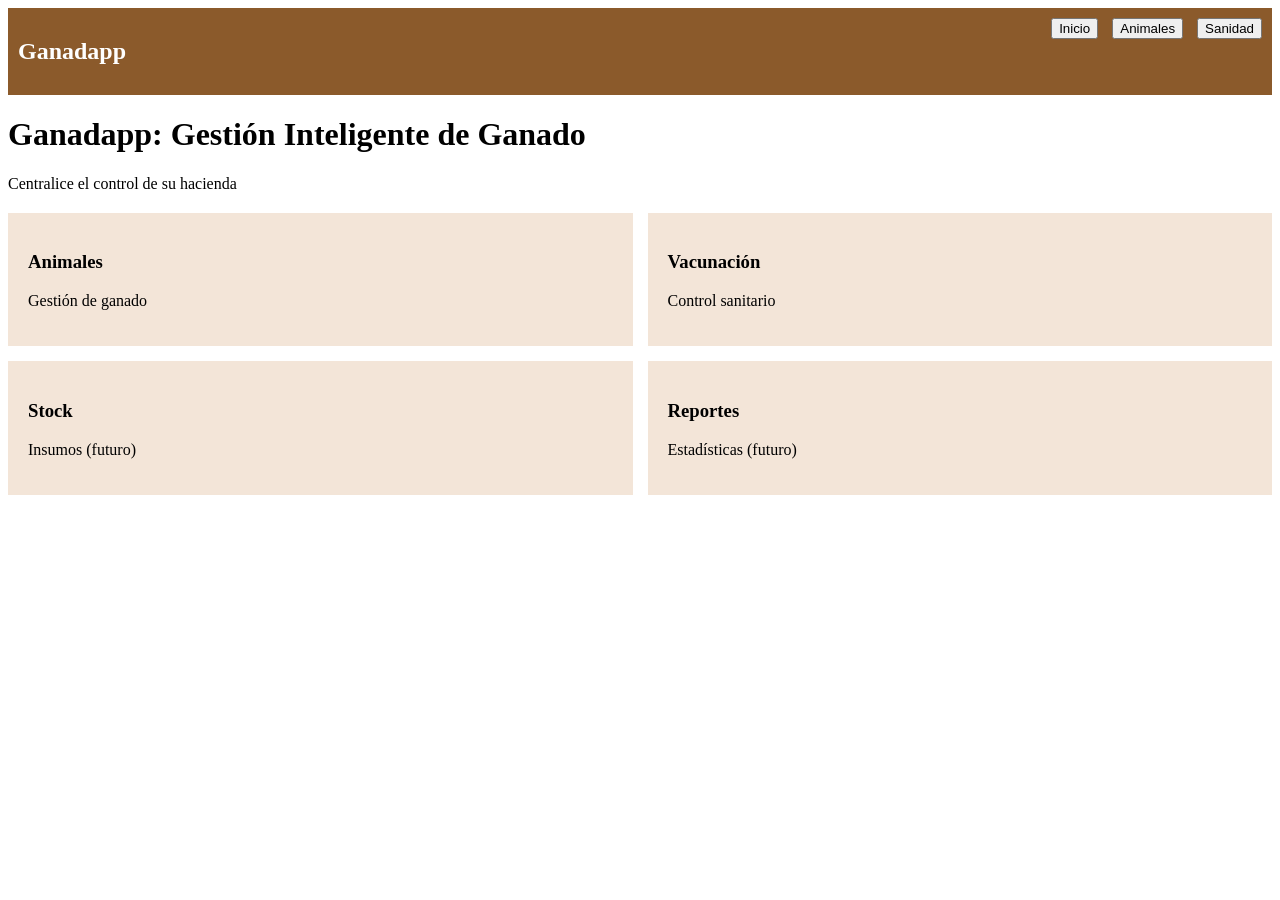
==== 08_CODIGO_FUENTE/src/templates/index.html @ 3d885f29 "feat: dashboard SPA unificado con modulo sanitario integrado" ====
<!DOCTYPE html>
<html lang="es">
<head>
    <meta charset="UTF-8">
    <title>Ganadapp</title>
    <link rel="stylesheet" href="/static/styles.css">
</head>

<body>

<!-- HEADER -->
<div class="topbar">
    <h2>Ganadapp</h2>

    <div class="menu">
        <button onclick="showModule('dashboard')">Inicio</button>
        <button onclick="showModule('animales')">Animales</button>
        <button onclick="showModule('sanidad')">Sanidad</button>
    </div>
</div>

<!-- DASHBOARD -->
<div id="dashboard" class="module">

    <h1>Ganadapp: Gestión Inteligente de Ganado</h1>
    <p>Centralice el control de su hacienda</p>

    <div class="grid">

        <div class="card" onclick="showModule('animales')">
            <h3>Animales</h3>
            <p>Gestión de ganado</p>
        </div>

        <div class="card" onclick="showModule('sanidad')">
            <h3>Vacunación</h3>
            <p>Control sanitario</p>
        </div>

        <div class="card">
            <h3>Stock</h3>
            <p>Insumos (futuro)</p>
        </div>

        <div class="card">
            <h3>Reportes</h3>
            <p>Estadísticas (futuro)</p>
        </div>

    </div>
</div>

<!-- MODULO ANIMALES -->
<div id="animales" class="module hidden">

    <h2>Gestión de Animales</h2>

    <input id="codigo" placeholder="Código">
    <input id="especie" placeholder="Especie">
    <input id="raza" placeholder="Raza">
    <input id="edad" type="number" placeholder="Edad">
    <input id="estado" placeholder="Estado">

    <button onclick="guardarAnimal()">Guardar / Actualizar</button>

    <button onclick="listar()">Actualizar lista</button>

    <table border="1" width="100%">
        <thead>
            <tr>
                <th>ID</th>
                <th>Código</th>
                <th>Especie</th>
                <th>Raza</th>
                <th>Edad</th>
                <th>Estado</th>
                <th>Acciones</th>
            </tr>
        </thead>

        <tbody id="lista"></tbody>
    </table>
</div>

<!-- MODULO SANIDAD -->
<div id="sanidad" class="module hidden">

    <h2>Módulo Sanitario</h2>

    <p>Seleccione un animal desde la lista para ver su historial</p>

    <div id="sanidadPanel">
        <p>Sin animal seleccionado</p>
    </div>

</div>

<script>

let animalEditandoId = null;
let animalSeleccionadoSanidad = null;

/* ---------------------------
   NAVEGACIÓN ENTRE MÓDULOS
----------------------------*/

function showModule(moduleId) {

    document.querySelectorAll('.module').forEach(m => {
        m.classList.add('hidden');
    });

    document.getElementById(moduleId).classList.remove('hidden');
}

/* ---------------------------
   CRUD ANIMALES
----------------------------*/

function getFormData() {
    return {
        codigo: document.getElementById("codigo").value,
        especie: document.getElementById("especie").value,
        raza: document.getElementById("raza").value,
        edad: document.getElementById("edad").value,
        estado: document.getElementById("estado").value
    };
}

async function guardarAnimal() {

    const data = getFormData();

    if (animalEditandoId === null) {

        await fetch("/animales", {
            method: "POST",
            headers: {"Content-Type": "application/json"},
            body: JSON.stringify(data)
        });

    } else {

        await fetch(`/animales/${animalEditandoId}`, {
            method: "PUT",
            headers: {"Content-Type": "application/json"},
            body: JSON.stringify(data)
        });

        animalEditandoId = null;
    }

    listar();
}

async function listar() {

    const res = await fetch("/animales");
    const data = await res.json();

    document.getElementById("lista").innerHTML = data.map(a => `
        <tr>
            <td>${a.id}</td>
            <td>${a.codigo}</td>
            <td>${a.especie}</td>
            <td>${a.raza}</td>
            <td>${a.edad}</td>
            <td>${a.estado}</td>
            <td>
                <button onclick='editar(${JSON.stringify(a)})'>Editar</button>
                <button onclick='verSanidad(${a.id})'>Sanidad</button>
                <button onclick="eliminar(${a.id})">Eliminar</button>
            </td>
        </tr>
    `).join("");
}

function editar(animal) {
    animalEditandoId = animal.id;

    document.getElementById("codigo").value = animal.codigo;
    document.getElementById("especie").value = animal.especie;
    document.getElementById("raza").value = animal.raza;
    document.getElementById("edad").value = animal.edad;
    document.getElementById("estado").value = animal.estado;

    showModule("animales");
}

async function eliminar(id) {
    await fetch(`/animales/${id}`, { method: "DELETE" });
    listar();
}

/* ---------------------------
   SANIDAD INTEGRADA
----------------------------*/

async function verSanidad(animalId) {

    animalSeleccionadoSanidad = animalId;

    const res = await fetch(`/animales/${animalId}/sanidad`);
    const data = await res.json();

    document.getElementById("sanidadPanel").innerHTML = `

        <h3>Animal ID: ${animalId}</h3>

        <input id="tipo_evento" placeholder="Tipo evento">
        <input id="descripcion" placeholder="Descripción">
        <input id="fecha" type="date">

        <button onclick="crearEvento()">Guardar evento</button>

        <h4>Historial</h4>

        <ul>
            ${data.map(e => `
                <li>
                    ${e.fecha} - ${e.tipo_evento} - ${e.descripcion}
                    <button onclick="eliminarEvento(${e.id})">X</button>
                </li>
            `).join("")}
        </ul>
    `;

    showModule("sanidad");
}

async function crearEvento() {

    const data = {
        tipo_evento: document.getElementById("tipo_evento").value,
        descripcion: document.getElementById("descripcion").value,
        fecha: document.getElementById("fecha").value
    };

    await fetch(`/animales/${animalSeleccionadoSanidad}/sanidad`, {
        method: "POST",
        headers: {"Content-Type": "application/json"},
        body: JSON.stringify(data)
    });

    verSanidad(animalSeleccionadoSanidad);
}

async function eliminarEvento(id) {
    await fetch(`/sanidad/${id}`, { method: "DELETE" });
    verSanidad(animalSeleccionadoSanidad);
}

/* INIT */

listar();
showModule("dashboard");

</script>

<style>
.hidden { display: none; }

.topbar {
    display: flex;
    justify-content: space-between;
    padding: 10px;
    background: #8b5a2b;
    color: white;
}

.menu button {
    margin-left: 10px;
}

.grid {
    display: grid;
    grid-template-columns: repeat(2, 1fr);
    gap: 15px;
    margin-top: 20px;
}

.card {
    padding: 20px;
    background: #f3e5d8;
    cursor: pointer;
}
</style>

</body>
</html>
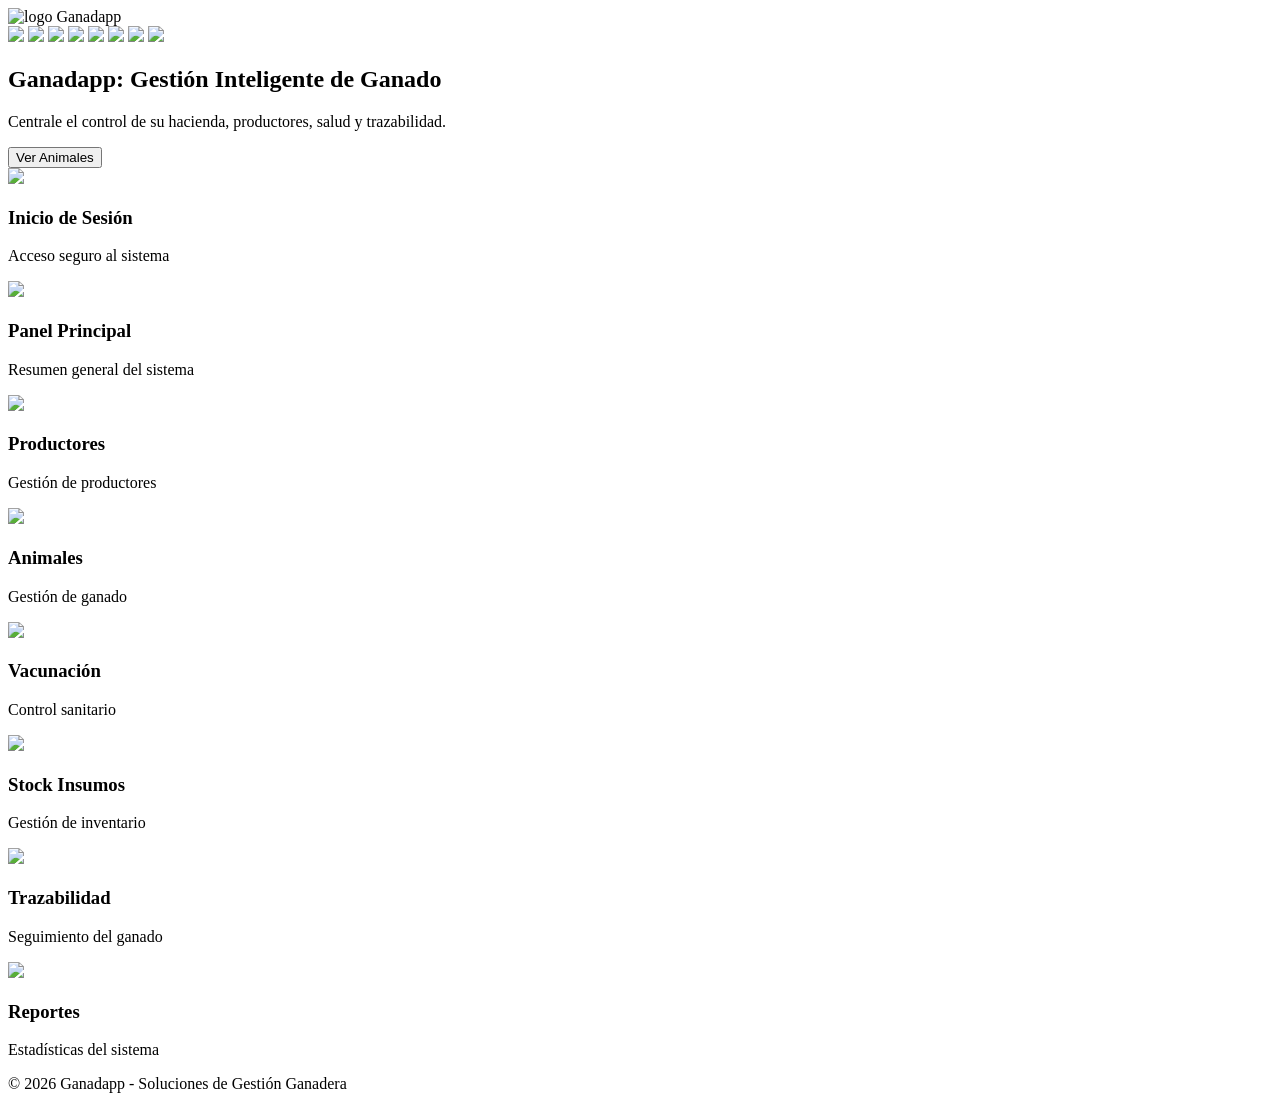
==== commit 0a5b0da0: "Actualización de index y estilos" ====
--- a/08_CODIGO_FUENTE/src/templates/index.html
+++ b/08_CODIGO_FUENTE/src/templates/index.html
@@ -1,290 +1,105 @@
 <!DOCTYPE html>
 <html lang="es">
 <head>
-    <meta charset="UTF-8">
-    <title>Ganadapp</title>
-    <link rel="stylesheet" href="/static/styles.css">
+<meta charset="UTF-8">
+<title>Ganadapp</title>
+<link rel="stylesheet" href="/static/estilos.css">
 </head>
 
 <body>
 
-<!-- HEADER -->
-<div class="topbar">
-    <h2>Ganadapp</h2>
+<!-- B1 HEADER -->
+<header class="b1-header">
 
-    <div class="menu">
-        <button onclick="showModule('dashboard')">Inicio</button>
-        <button onclick="showModule('animales')">Animales</button>
-        <button onclick="showModule('sanidad')">Sanidad</button>
-    </div>
-</div>
-
-<!-- DASHBOARD -->
-<div id="dashboard" class="module">
-
-    <h1>Ganadapp: Gestión Inteligente de Ganado</h1>
-    <p>Centralice el control de su hacienda</p>
-
-    <div class="grid">
-
-        <div class="card" onclick="showModule('animales')">
-            <h3>Animales</h3>
-            <p>Gestión de ganado</p>
-        </div>
-
-        <div class="card" onclick="showModule('sanidad')">
-            <h3>Vacunación</h3>
-            <p>Control sanitario</p>
-        </div>
-
-        <div class="card">
-            <h3>Stock</h3>
-            <p>Insumos (futuro)</p>
-        </div>
-
-        <div class="card">
-            <h3>Reportes</h3>
-            <p>Estadísticas (futuro)</p>
-        </div>
-
-    </div>
-</div>
-
-<!-- MODULO ANIMALES -->
-<div id="animales" class="module hidden">
-
-    <h2>Gestión de Animales</h2>
-
-    <input id="codigo" placeholder="Código">
-    <input id="especie" placeholder="Especie">
-    <input id="raza" placeholder="Raza">
-    <input id="edad" type="number" placeholder="Edad">
-    <input id="estado" placeholder="Estado">
-
-    <button onclick="guardarAnimal()">Guardar / Actualizar</button>
-
-    <button onclick="listar()">Actualizar lista</button>
-
-    <table border="1" width="100%">
-        <thead>
-            <tr>
-                <th>ID</th>
-                <th>Código</th>
-                <th>Especie</th>
-                <th>Raza</th>
-                <th>Edad</th>
-                <th>Estado</th>
-                <th>Acciones</th>
-            </tr>
-        </thead>
-
-        <tbody id="lista"></tbody>
-    </table>
-</div>
-
-<!-- MODULO SANIDAD -->
-<div id="sanidad" class="module hidden">
-
-    <h2>Módulo Sanitario</h2>
-
-    <p>Seleccione un animal desde la lista para ver su historial</p>
-
-    <div id="sanidadPanel">
-        <p>Sin animal seleccionado</p>
+    <div class="logo">
+        <img src="/static/img/logo.png" alt="logo">
+        <span>Ganadapp</span>
     </div>
 
-</div>
+    <nav class="nav">
+        <img src="/static/img/icon-inicio.png">
+        <img src="/static/img/icon-panel.png">
+        <img src="/static/img/icon-productores.png">
+        <img src="/static/img/icon-animales.png">
+        <img src="/static/img/icon-vacunacion.png">
+        <img src="/static/img/icon-stock.png">
+        <img src="/static/img/icon-trazabilidad.png">
+        <img src="/static/img/icon-reportes.png">
+    </nav>
 
-<script>
+</header>
 
-let animalEditandoId = null;
-let animalSeleccionadoSanidad = null;
+<!-- B2 HERO -->
+<section class="b2-hero">
 
-/* ---------------------------
-   NAVEGACIÓN ENTRE MÓDULOS
-----------------------------*/
+    <div class="hero-content">
+        <h1>Ganadapp: Gestión Inteligente de Ganado</h1>
+        <p>Centrale el control de su hacienda, productores, salud y trazabilidad.</p>
 
-function showModule(moduleId) {
+        <button onclick="document.getElementById('animales').scrollIntoView()">
+            Ver Animales
+        </button>
+    </div>
 
-    document.querySelectorAll('.module').forEach(m => {
-        m.classList.add('hidden');
-    });
+</section>
 
-    document.getElementById(moduleId).classList.remove('hidden');
-}
+<!-- B3 GRID CARDS -->
+<section class="b3-grid">
 
-/* ---------------------------
-   CRUD ANIMALES
-----------------------------*/
+    <div class="card">
+        <img src="/static/img/icon-inicio.png">
+        <h3>Inicio de Sesión</h3>
+        <p>Acceso seguro al sistema</p>
+    </div>
 
-function getFormData() {
-    return {
-        codigo: document.getElementById("codigo").value,
-        especie: document.getElementById("especie").value,
-        raza: document.getElementById("raza").value,
-        edad: document.getElementById("edad").value,
-        estado: document.getElementById("estado").value
-    };
-}
+    <div class="card">
+        <img src="/static/img/icon-panel.png">
+        <h3>Panel Principal</h3>
+        <p>Resumen general del sistema</p>
+    </div>
 
-async function guardarAnimal() {
+    <div class="card">
+        <img src="/static/img/icon-productores.png">
+        <h3>Productores</h3>
+        <p>Gestión de productores</p>
+    </div>
 
-    const data = getFormData();
+    <div class="card">
+        <img src="/static/img/icon-animales.png">
+        <h3>Animales</h3>
+        <p>Gestión de ganado</p>
+    </div>
 
-    if (animalEditandoId === null) {
+    <div class="card">
+        <img src="/static/img/icon-vacunacion.png">
+        <h3>Vacunación</h3>
+        <p>Control sanitario</p>
+    </div>
 
-        await fetch("/animales", {
-            method: "POST",
-            headers: {"Content-Type": "application/json"},
-            body: JSON.stringify(data)
-        });
+    <div class="card">
+        <img src="/static/img/icon-stock.png">
+        <h3>Stock Insumos</h3>
+        <p>Gestión de inventario</p>
+    </div>
 
-    } else {
+    <div class="card">
+        <img src="/static/img/icon-trazabilidad.png">
+        <h3>Trazabilidad</h3>
+        <p>Seguimiento del ganado</p>
+    </div>
 
-        await fetch(`/animales/${animalEditandoId}`, {
-            method: "PUT",
-            headers: {"Content-Type": "application/json"},
-            body: JSON.stringify(data)
-        });
+    <div class="card">
+        <img src="/static/img/icon-reportes.png">
+        <h3>Reportes</h3>
+        <p>Estadísticas del sistema</p>
+    </div>
 
-        animalEditandoId = null;
-    }
+</section>
 
-    listar();
-}
-
-async function listar() {
-
-    const res = await fetch("/animales");
-    const data = await res.json();
-
-    document.getElementById("lista").innerHTML = data.map(a => `
-        <tr>
-            <td>${a.id}</td>
-            <td>${a.codigo}</td>
-            <td>${a.especie}</td>
-            <td>${a.raza}</td>
-            <td>${a.edad}</td>
-            <td>${a.estado}</td>
-            <td>
-                <button onclick='editar(${JSON.stringify(a)})'>Editar</button>
-                <button onclick='verSanidad(${a.id})'>Sanidad</button>
-                <button onclick="eliminar(${a.id})">Eliminar</button>
-            </td>
-        </tr>
-    `).join("");
-}
-
-function editar(animal) {
-    animalEditandoId = animal.id;
-
-    document.getElementById("codigo").value = animal.codigo;
-    document.getElementById("especie").value = animal.especie;
-    document.getElementById("raza").value = animal.raza;
-    document.getElementById("edad").value = animal.edad;
-    document.getElementById("estado").value = animal.estado;
-
-    showModule("animales");
-}
-
-async function eliminar(id) {
-    await fetch(`/animales/${id}`, { method: "DELETE" });
-    listar();
-}
-
-/* ---------------------------
-   SANIDAD INTEGRADA
-----------------------------*/
-
-async function verSanidad(animalId) {
-
-    animalSeleccionadoSanidad = animalId;
-
-    const res = await fetch(`/animales/${animalId}/sanidad`);
-    const data = await res.json();
-
-    document.getElementById("sanidadPanel").innerHTML = `
-
-        <h3>Animal ID: ${animalId}</h3>
-
-        <input id="tipo_evento" placeholder="Tipo evento">
-        <input id="descripcion" placeholder="Descripción">
-        <input id="fecha" type="date">
-
-        <button onclick="crearEvento()">Guardar evento</button>
-
-        <h4>Historial</h4>
-
-        <ul>
-            ${data.map(e => `
-                <li>
-                    ${e.fecha} - ${e.tipo_evento} - ${e.descripcion}
-                    <button onclick="eliminarEvento(${e.id})">X</button>
-                </li>
-            `).join("")}
-        </ul>
-    `;
-
-    showModule("sanidad");
-}
-
-async function crearEvento() {
-
-    const data = {
-        tipo_evento: document.getElementById("tipo_evento").value,
-        descripcion: document.getElementById("descripcion").value,
-        fecha: document.getElementById("fecha").value
-    };
-
-    await fetch(`/animales/${animalSeleccionadoSanidad}/sanidad`, {
-        method: "POST",
-        headers: {"Content-Type": "application/json"},
-        body: JSON.stringify(data)
-    });
-
-    verSanidad(animalSeleccionadoSanidad);
-}
-
-async function eliminarEvento(id) {
-    await fetch(`/sanidad/${id}`, { method: "DELETE" });
-    verSanidad(animalSeleccionadoSanidad);
-}
-
-/* INIT */
-
-listar();
-showModule("dashboard");
-
-</script>
-
-<style>
-.hidden { display: none; }
-
-.topbar {
-    display: flex;
-    justify-content: space-between;
-    padding: 10px;
-    background: #8b5a2b;
-    color: white;
-}
-
-.menu button {
-    margin-left: 10px;
-}
-
-.grid {
-    display: grid;
-    grid-template-columns: repeat(2, 1fr);
-    gap: 15px;
-    margin-top: 20px;
-}
-
-.card {
-    padding: 20px;
-    background: #f3e5d8;
-    cursor: pointer;
-}
-</style>
+<!-- B4 FOOTER -->
+<footer class="b4-footer">
+    © 2026 Ganadapp - Soluciones de Gestión Ganadera
+</footer>
 
 </body>
-</html>+</html>
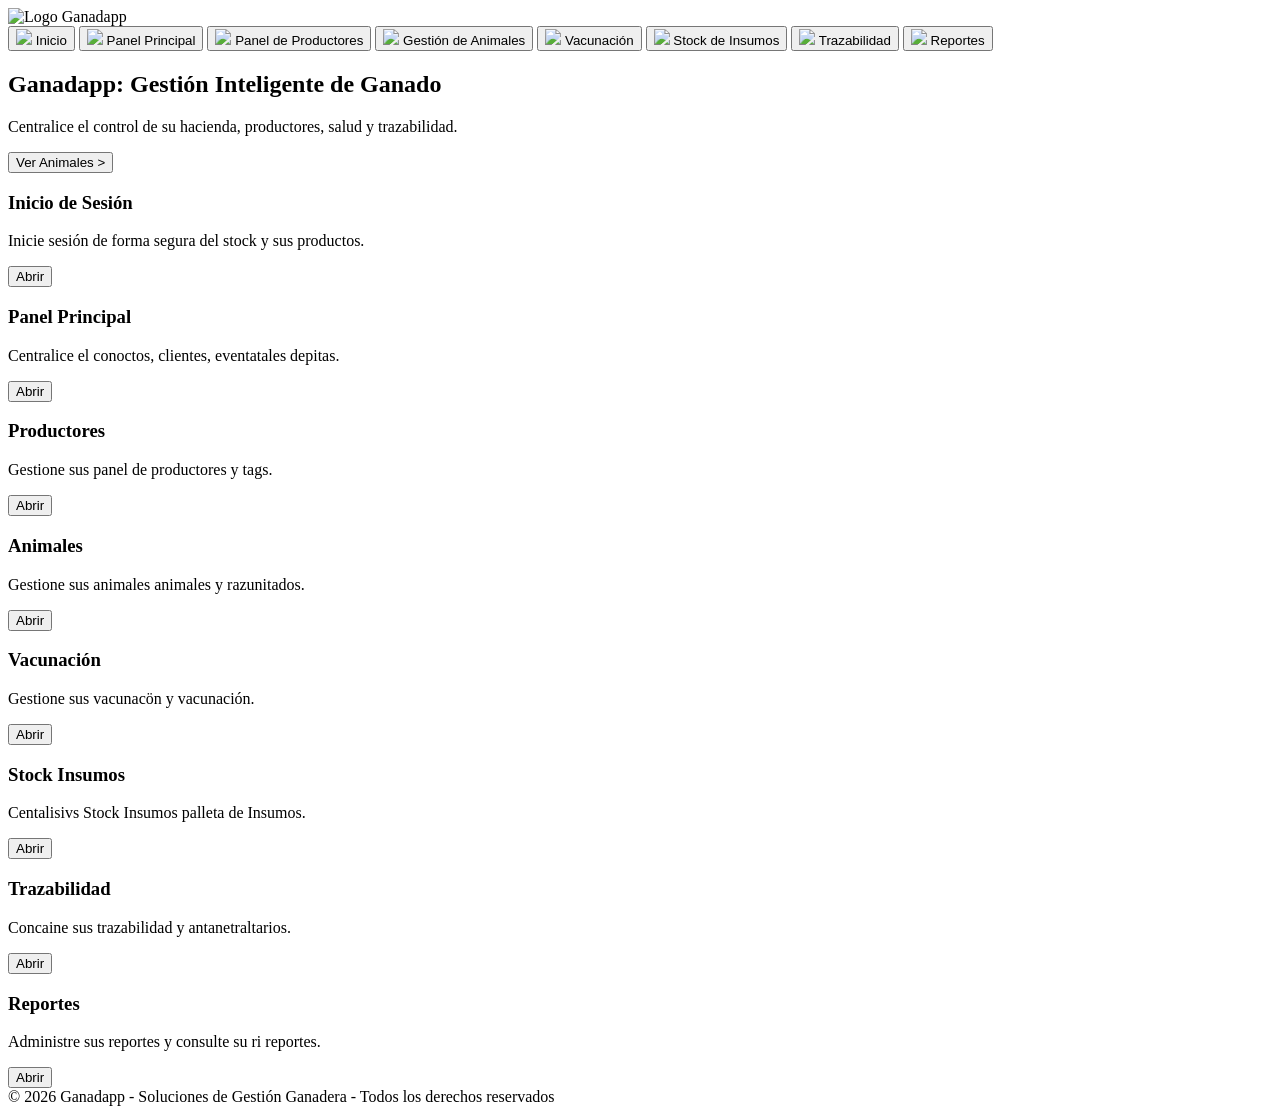
==== commit 25429913: "Actualización de index y estilos" ====
--- a/08_CODIGO_FUENTE/src/templates/index.html
+++ b/08_CODIGO_FUENTE/src/templates/index.html
@@ -1,105 +1,50 @@
 <!DOCTYPE html>
 <html lang="es">
 <head>
-<meta charset="UTF-8">
-<title>Ganadapp</title>
-<link rel="stylesheet" href="/static/estilos.css">
+    <meta charset="UTF-8">
+    <title>Ganadapp</title>
+    <link rel="stylesheet" href="estilos.css">
 </head>
-
 <body>
 
-<!-- B1 HEADER -->
-<header class="b1-header">
-
-    <div class="logo">
-        <img src="/static/img/logo.png" alt="logo">
-        <span>Ganadapp</span>
+<header class="topbar">
+    <div class="logo-container">
+        <img src="src/static/img/logo.png" alt="Logo"> <span>Ganadapp</span>
     </div>
-
-    <nav class="nav">
-        <img src="/static/img/icon-inicio.png">
-        <img src="/static/img/icon-panel.png">
-        <img src="/static/img/icon-productores.png">
-        <img src="/static/img/icon-animales.png">
-        <img src="/static/img/icon-vacunacion.png">
-        <img src="/static/img/icon-stock.png">
-        <img src="/static/img/icon-trazabilidad.png">
-        <img src="/static/img/icon-reportes.png">
+    <nav class="menu">
+        <button><img src="src/static/img/icon-inicio.png"> Inicio</button>
+        <button><img src="src/static/img/icon-panel.png"> Panel Principal</button>
+        <button><img src="src/static/img/icon-productores.png"> Panel de Productores</button>
+        <button><img src="src/static/img/icon-animales.png"> Gestión de Animales</button>
+        <button><img src="src/static/img/icon-vacunacion.png"> Vacunación</button>
+        <button><img src="src/static/img/icon-stock.png"> Stock de Insumos</button>
+        <button><img src="src/static/img/icon-trazabilidad.png"> Trazabilidad</button>
+        <button><img src="src/static/img/icon-reportes.png"> Reportes</button>
     </nav>
-
 </header>
 
-<!-- B2 HERO -->
-<section class="b2-hero">
-
+<section class="hero">
     <div class="hero-content">
         <h1>Ganadapp: Gestión Inteligente de Ganado</h1>
-        <p>Centrale el control de su hacienda, productores, salud y trazabilidad.</p>
-
-        <button onclick="document.getElementById('animales').scrollIntoView()">
-            Ver Animales
-        </button>
+        <p>Centralice el control de su hacienda, productores, salud y trazabilidad.</p>
+        <button class="btn-hero">Ver Animales ></button>
     </div>
-
 </section>
 
-<!-- B3 GRID CARDS -->
-<section class="b3-grid">
+<main class="grid-cards">
+    <div class="card"><h3>Inicio de Sesión</h3><p>Inicie sesión de forma segura del stock y sus productos.</p><button>Abrir</button></div>
+    <div class="card"><h3>Panel Principal</h3><p>Centralice el conoctos, clientes, eventatales depitas.</p><button>Abrir</button></div>
+    <div class="card"><h3>Productores</h3><p>Gestione sus panel de productores y tags.</p><button>Abrir</button></div>
+    <div class="card"><h3>Animales</h3><p>Gestione sus animales animales y razunitados.</p><button>Abrir</button></div>
+    <div class="card"><h3>Vacunación</h3><p>Gestione sus vacunacön y vacunación.</p><button>Abrir</button></div>
+    <div class="card"><h3>Stock Insumos</h3><p>Centalisivs Stock Insumos palleta de Insumos.</p><button>Abrir</button></div>
+    <div class="card"><h3>Trazabilidad</h3><p>Concaine sus trazabilidad y antanetraltarios.</p><button>Abrir</button></div>
+    <div class="card"><h3>Reportes</h3><p>Administre sus reportes y consulte su ri reportes.</p><button>Abrir</button></div>
+</main>
 
-    <div class="card">
-        <img src="/static/img/icon-inicio.png">
-        <h3>Inicio de Sesión</h3>
-        <p>Acceso seguro al sistema</p>
-    </div>
-
-    <div class="card">
-        <img src="/static/img/icon-panel.png">
-        <h3>Panel Principal</h3>
-        <p>Resumen general del sistema</p>
-    </div>
-
-    <div class="card">
-        <img src="/static/img/icon-productores.png">
-        <h3>Productores</h3>
-        <p>Gestión de productores</p>
-    </div>
-
-    <div class="card">
-        <img src="/static/img/icon-animales.png">
-        <h3>Animales</h3>
-        <p>Gestión de ganado</p>
-    </div>
-
-    <div class="card">
-        <img src="/static/img/icon-vacunacion.png">
-        <h3>Vacunación</h3>
-        <p>Control sanitario</p>
-    </div>
-
-    <div class="card">
-        <img src="/static/img/icon-stock.png">
-        <h3>Stock Insumos</h3>
-        <p>Gestión de inventario</p>
-    </div>
-
-    <div class="card">
-        <img src="/static/img/icon-trazabilidad.png">
-        <h3>Trazabilidad</h3>
-        <p>Seguimiento del ganado</p>
-    </div>
-
-    <div class="card">
-        <img src="/static/img/icon-reportes.png">
-        <h3>Reportes</h3>
-        <p>Estadísticas del sistema</p>
-    </div>
-
-</section>
-
-<!-- B4 FOOTER -->
-<footer class="b4-footer">
-    © 2026 Ganadapp - Soluciones de Gestión Ganadera
+<footer>
+    © 2026 Ganadapp - Soluciones de Gestión Ganadera - Todos los derechos reservados
 </footer>
 
 </body>
-</html>
+</html>
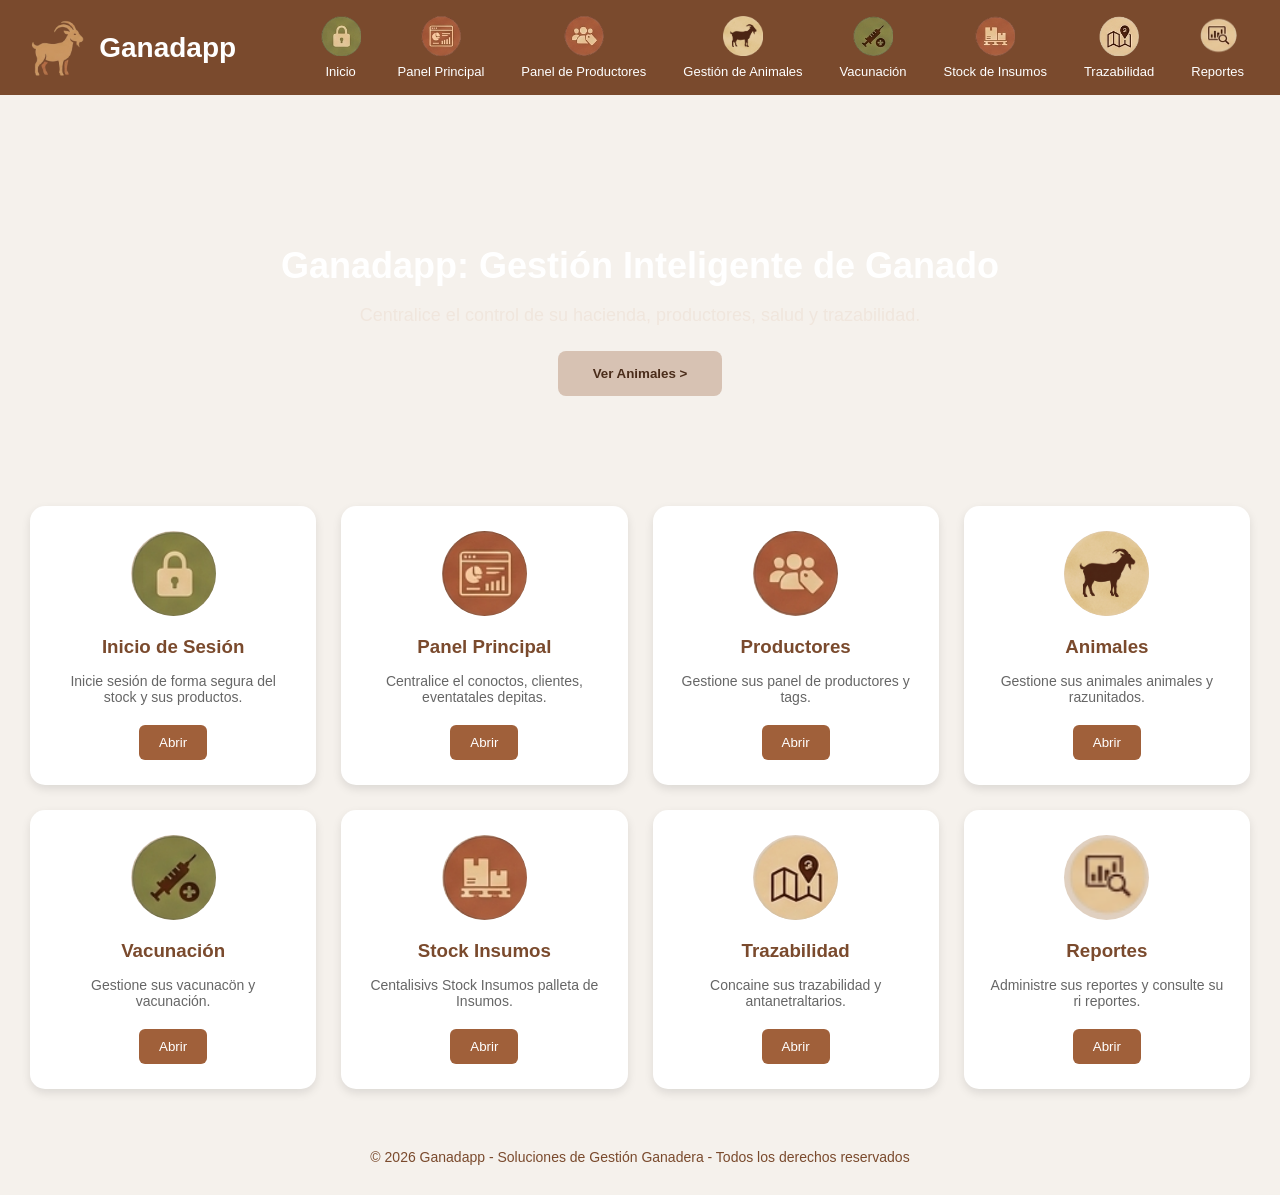
==== commit 21eba15f: "Reemplazo de imagenes" ====
--- a/08_CODIGO_FUENTE/src/templates/index.html
+++ b/08_CODIGO_FUENTE/src/templates/index.html
@@ -3,23 +3,24 @@
 <head>
     <meta charset="UTF-8">
     <title>Ganadapp</title>
-    <link rel="stylesheet" href="estilos.css">
+    <link rel="stylesheet" href="../static/styles.css">
 </head>
 <body>
 
 <header class="topbar">
-    <div class="logo-container">
-        <img src="src/static/img/logo.png" alt="Logo"> <span>Ganadapp</span>
+    <div class="brand">
+        <img src="../static/img/logo.png" alt="Logo" class="logo-main">
+        <span class="brand-name">Ganadapp</span>
     </div>
     <nav class="menu">
-        <button><img src="src/static/img/icon-inicio.png"> Inicio</button>
-        <button><img src="src/static/img/icon-panel.png"> Panel Principal</button>
-        <button><img src="src/static/img/icon-productores.png"> Panel de Productores</button>
-        <button><img src="src/static/img/icon-animales.png"> Gestión de Animales</button>
-        <button><img src="src/static/img/icon-vacunacion.png"> Vacunación</button>
-        <button><img src="src/static/img/icon-stock.png"> Stock de Insumos</button>
-        <button><img src="src/static/img/icon-trazabilidad.png"> Trazabilidad</button>
-        <button><img src="src/static/img/icon-reportes.png"> Reportes</button>
+        <button><img src="../static/img/icon-inicio.png"> Inicio</button>
+        <button><img src="../static/img/icon-panel.png"> Panel Principal</button>
+        <button><img src="../static/img/icon-productores.png"> Panel de Productores</button>
+        <button><img src="../static/img/icon-animales.png"> Gestión de Animales</button>
+        <button><img src="../static/img/icon-vacunacion.png"> Vacunación</button>
+        <button><img src="../static/img/icon-stock.png"> Stock de Insumos</button>
+        <button><img src="../static/img/icon-trazabilidad.png"> Trazabilidad</button>
+        <button><img src="../static/img/icon-reportes.png"> Reportes</button>
     </nav>
 </header>
 
@@ -32,19 +33,17 @@
 </section>
 
 <main class="grid-cards">
-    <div class="card"><h3>Inicio de Sesión</h3><p>Inicie sesión de forma segura del stock y sus productos.</p><button>Abrir</button></div>
-    <div class="card"><h3>Panel Principal</h3><p>Centralice el conoctos, clientes, eventatales depitas.</p><button>Abrir</button></div>
-    <div class="card"><h3>Productores</h3><p>Gestione sus panel de productores y tags.</p><button>Abrir</button></div>
-    <div class="card"><h3>Animales</h3><p>Gestione sus animales animales y razunitados.</p><button>Abrir</button></div>
-    <div class="card"><h3>Vacunación</h3><p>Gestione sus vacunacön y vacunación.</p><button>Abrir</button></div>
-    <div class="card"><h3>Stock Insumos</h3><p>Centalisivs Stock Insumos palleta de Insumos.</p><button>Abrir</button></div>
-    <div class="card"><h3>Trazabilidad</h3><p>Concaine sus trazabilidad y antanetraltarios.</p><button>Abrir</button></div>
-    <div class="card"><h3>Reportes</h3><p>Administre sus reportes y consulte su ri reportes.</p><button>Abrir</button></div>
+    <div class="card"><div class="icon-box"><img src="../static/img/icon-inicio.png"></div> <h3>Inicio de Sesión</h3><p>Inicie sesión de forma segura del stock y sus productos.</p><button>Abrir</button></div>
+    <div class="card"><div class="icon-box"><img src="../static/img/icon-panel.png"></div> <h3>Panel Principal</h3><p>Centralice el conoctos, clientes, eventatales depitas.</p><button>Abrir</button></div>
+    <div class="card"><div class="icon-box"><img src="../static/img/icon-productores.png"></div> <h3>Productores</h3><p>Gestione sus panel de productores y tags.</p><button>Abrir</button></div>
+    <div class="card"><div class="icon-box"><img src="../static/img/icon-animales.png"></div> <h3>Animales</h3><p>Gestione sus animales animales y razunitados.</p><button>Abrir</button></div>
+    <div class="card"><div class="icon-box"><img src="../static/img/icon-vacunacion.png"></div> <h3>Vacunación</h3><p>Gestione sus vacunacön y vacunación.</p><button>Abrir</button></div>
+    <div class="card"><div class="icon-box"><img src="../static/img/icon-stock.png"></div> <h3>Stock Insumos</h3><p>Centalisivs Stock Insumos palleta de Insumos.</p><button>Abrir</button></div>
+    <div class="card"><div class="icon-box"><img src="../static/img/icon-trazabilidad.png"></div> <h3>Trazabilidad</h3><p>Concaine sus trazabilidad y antanetraltarios.</p><button>Abrir</button></div>
+    <div class="card"><div class="icon-box"><img src="../static/img/icon-reportes.png"></div> <h3>Reportes</h3><p>Administre sus reportes y consulte su ri reportes.</p><button>Abrir</button></div>
 </main>
 
-<footer>
-    © 2026 Ganadapp - Soluciones de Gestión Ganadera - Todos los derechos reservados
-</footer>
+<footer>© 2026 Ganadapp - Soluciones de Gestión Ganadera - Todos los derechos reservados</footer>
 
 </body>
 </html>
--- a/08_CODIGO_FUENTE/src/static/styles.css
+++ b/08_CODIGO_FUENTE/src/static/styles.css
@@ -0,0 +1,56 @@
+body { margin: 0; font-family: Arial, sans-serif; background-color: #f5f1ec; }
+
+/* 1. BARRA SUPERIOR (LOGO Y MENÚ) */
+.topbar { background: #7a4a2d; color: white; display: flex; padding: 15px 30px; align-items: center; }
+.brand { display: flex; align-items: center; gap: 15px; margin-right: auto; }
+
+/* Logo principal más grande */
+.logo-main { height: 60px !important; width: auto; } 
+.brand-name { font-size: 28px; font-weight: bold; }
+
+.menu { display: flex; gap: 25px; }
+.menu button { background: none; border: none; color: white; cursor: pointer; display: flex; flex-direction: column; align-items: center; font-size: 13px; }
+.menu button img { width: 40px; height: 40px; margin-bottom: 8px; }
+
+/* 2. HERO (Mantenido intacto como estaba funcionando) */
+.hero { 
+    background-image: url('img/hero-bg.png'); 
+    background-size: cover; 
+    background-position: center; 
+    padding: 140px 20px 80px 20px; 
+    text-align: center; 
+    color: white; 
+}
+.hero h1 { margin: 10px 0; font-size: 36px; }
+.hero p { font-size: 18px; color: #f0e6dd; margin-bottom: 25px; }
+.btn-hero { background: #d7c2b3; color: #4a2c1a; border: none; padding: 15px 35px; border-radius: 8px; font-weight: bold; cursor: pointer; }
+
+/* 3. CARDS (ICONOS AJUSTADOS PARA OCUPAR TODO) */
+.grid-cards { display: grid; grid-template-columns: repeat(4, 1fr); gap: 25px; padding: 30px; }
+.card { background: white; padding: 25px; border-radius: 15px; box-shadow: 0 4px 10px rgba(0,0,0,0.1); display: flex; flex-direction: column; align-items: center; text-align: center; }
+
+/* Círculo de icono */
+.icon-box { 
+    width: 85px; 
+    height: 85px; 
+    background: #e0d0c0; 
+    border-radius: 50%; 
+    display: flex; 
+    align-items: center; 
+    justify-content: center; 
+    margin-bottom: 15px;
+    overflow: hidden; /* Asegura que el contenido no se salga */
+}
+
+/* Icono dentro de la card ocupando el 100% del espacio */
+.icon-box img { 
+    width: 100%; 
+    height: 100%; 
+    object-fit: cover; 
+}
+
+.card h3 { margin: 5px 0; color: #7a4a2d; }
+.card p { font-size: 14px; color: #666; margin: 10px 0 20px; }
+.card button { background: #a0603a; color: white; border: none; padding: 10px 20px; border-radius: 6px; cursor: pointer; }
+
+footer { text-align: center; padding: 30px; color: #7a4a2d; font-size: 14px; }
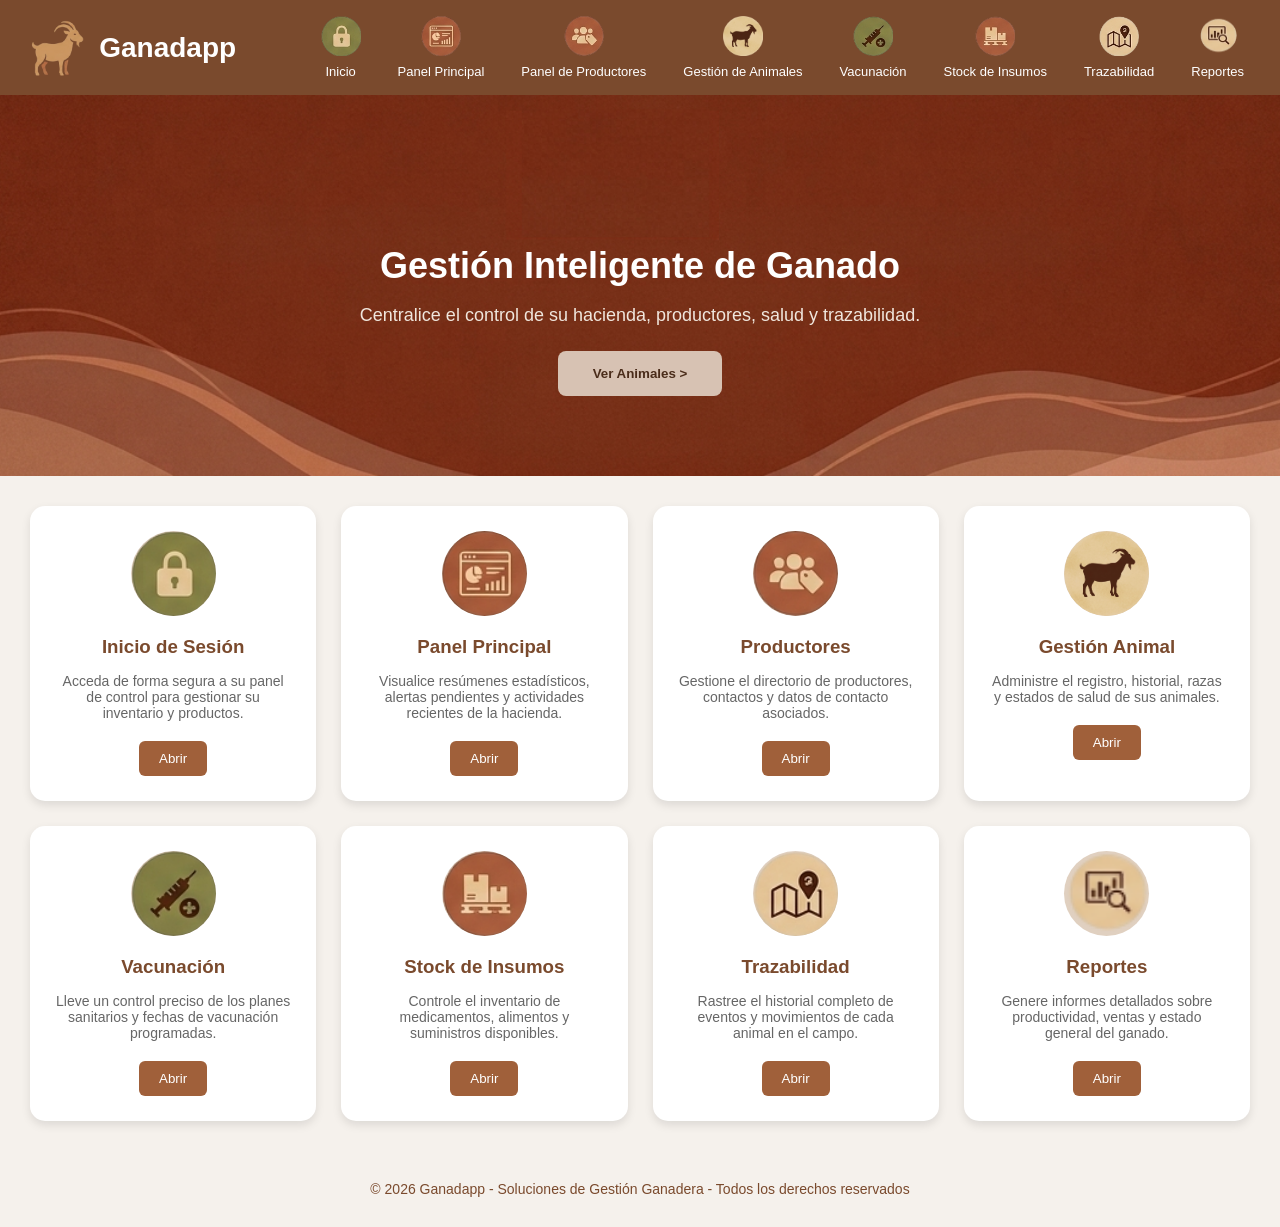
==== commit 09dd6b6d: "Actualizacion" ====
--- a/08_CODIGO_FUENTE/src/templates/index.html
+++ b/08_CODIGO_FUENTE/src/templates/index.html
@@ -1,46 +1,122 @@
 <!DOCTYPE html>
 <html lang="es">
+
 <head>
-    <meta charset="UTF-8">
-    <title>Ganadapp</title>
-    <link rel="stylesheet" href="../static/styles.css">
+<meta charset="UTF-8">
+<title>Ganadapp</title>
+<link rel="stylesheet" href="../static/styles.css">
 </head>
+
 <body>
 
 <header class="topbar">
-    <div class="brand">
-        <img src="../static/img/logo.png" alt="Logo" class="logo-main">
-        <span class="brand-name">Ganadapp</span>
-    </div>
-    <nav class="menu">
-        <button><img src="../static/img/icon-inicio.png"> Inicio</button>
-        <button><img src="../static/img/icon-panel.png"> Panel Principal</button>
-        <button><img src="../static/img/icon-productores.png"> Panel de Productores</button>
-        <button><img src="../static/img/icon-animales.png"> Gestión de Animales</button>
-        <button><img src="../static/img/icon-vacunacion.png"> Vacunación</button>
-        <button><img src="../static/img/icon-stock.png"> Stock de Insumos</button>
-        <button><img src="../static/img/icon-trazabilidad.png"> Trazabilidad</button>
-        <button><img src="../static/img/icon-reportes.png"> Reportes</button>
-    </nav>
+
+<div class="brand">
+<img src="../static/img/logo.png" alt="Logo" class="logo-main">
+<span class="brand-name">Ganadapp</span>
+</div>
+
+<nav class="menu">
+
+<button><img src="../static/img/icon-inicio.png"> Inicio</button>
+
+<button><img src="../static/img/icon-panel.png"> Panel Principal</button>
+
+<button><img src="../static/img/icon-productores.png"> Panel de Productores</button>
+
+<button onclick="location.href='/animales'">
+<img src="../static/img/icon-animales.png"> Gestión de Animales
+</button>
+
+
+<button onclick="location.href='/sanidad'">
+<img src="../static/img/icon-vacunacion.png"> Vacunación
+</button>
+
+<button><img src="../static/img/icon-stock.png"> Stock de Insumos</button>
+
+<button><img src="../static/img/icon-trazabilidad.png"> Trazabilidad</button>
+
+<button><img src="../static/img/icon-reportes.png"> Reportes</button>
+
+</nav>
+
 </header>
 
 <section class="hero">
-    <div class="hero-content">
-        <h1>Ganadapp: Gestión Inteligente de Ganado</h1>
-        <p>Centralice el control de su hacienda, productores, salud y trazabilidad.</p>
-        <button class="btn-hero">Ver Animales ></button>
-    </div>
+
+<div class="hero-content">
+
+<h1>Gestión Inteligente de Ganado</h1>
+
+<p>Centralice el control de su hacienda, productores, salud y trazabilidad.</p>
+
+<button class="btn-hero" onclick="location.href='./animales'">
+Ver Animales >
+</button>
+
+</div>
+
 </section>
 
 <main class="grid-cards">
-    <div class="card"><div class="icon-box"><img src="../static/img/icon-inicio.png"></div> <h3>Inicio de Sesión</h3><p>Inicie sesión de forma segura del stock y sus productos.</p><button>Abrir</button></div>
-    <div class="card"><div class="icon-box"><img src="../static/img/icon-panel.png"></div> <h3>Panel Principal</h3><p>Centralice el conoctos, clientes, eventatales depitas.</p><button>Abrir</button></div>
-    <div class="card"><div class="icon-box"><img src="../static/img/icon-productores.png"></div> <h3>Productores</h3><p>Gestione sus panel de productores y tags.</p><button>Abrir</button></div>
-    <div class="card"><div class="icon-box"><img src="../static/img/icon-animales.png"></div> <h3>Animales</h3><p>Gestione sus animales animales y razunitados.</p><button>Abrir</button></div>
-    <div class="card"><div class="icon-box"><img src="../static/img/icon-vacunacion.png"></div> <h3>Vacunación</h3><p>Gestione sus vacunacön y vacunación.</p><button>Abrir</button></div>
-    <div class="card"><div class="icon-box"><img src="../static/img/icon-stock.png"></div> <h3>Stock Insumos</h3><p>Centalisivs Stock Insumos palleta de Insumos.</p><button>Abrir</button></div>
-    <div class="card"><div class="icon-box"><img src="../static/img/icon-trazabilidad.png"></div> <h3>Trazabilidad</h3><p>Concaine sus trazabilidad y antanetraltarios.</p><button>Abrir</button></div>
-    <div class="card"><div class="icon-box"><img src="../static/img/icon-reportes.png"></div> <h3>Reportes</h3><p>Administre sus reportes y consulte su ri reportes.</p><button>Abrir</button></div>
+
+<div class="card">
+<div class="icon-box"><img src="../static/img/icon-inicio.png"></div>
+<h3>Inicio de Sesión</h3>
+<p>Acceda de forma segura a su panel de control para gestionar su inventario y productos.</p>
+<button>Abrir</button>
+</div>
+
+<div class="card">
+<div class="icon-box"><img src="../static/img/icon-panel.png"></div>
+<h3>Panel Principal</h3>
+<p>Visualice resúmenes estadísticos, alertas pendientes y actividades recientes de la hacienda.</p>
+<button>Abrir</button>
+</div>
+
+<div class="card">
+<div class="icon-box"><img src="../static/img/icon-productores.png"></div>
+<h3>Productores</h3>
+<p>Gestione el directorio de productores, contactos y datos de contacto asociados.</p>
+<button>Abrir</button>
+</div>
+
+<div class="card">
+<div class="icon-box"><img src="../static/img/icon-animales.png"></div>
+<h3>Gestión Animal</h3>
+<p>Administre el registro, historial, razas y estados de salud de sus animales.</p>
+<button onclick="location.href='/animales'">Abrir</button>
+</div>
+
+<div class="card">
+<div class="icon-box"><img src="../static/img/icon-vacunacion.png"></div>
+<h3>Vacunación</h3>
+<p>Lleve un control preciso de los planes sanitarios y fechas de vacunación programadas.</p>
+<button onclick="location.href='/sanidad'">Abrir</button>
+</div>
+
+<div class="card">
+<div class="icon-box"><img src="../static/img/icon-stock.png"></div>
+<h3>Stock de Insumos</h3>
+<p>Controle el inventario de medicamentos, alimentos y suministros disponibles.</p>
+<button>Abrir</button>
+</div>
+
+<div class="card">
+<div class="icon-box"><img src="../static/img/icon-trazabilidad.png"></div>
+<h3>Trazabilidad</h3>
+<p>Rastree el historial completo de eventos y movimientos de cada animal en el campo.</p>
+<button>Abrir</button>
+</div>
+
+<div class="card">
+<div class="icon-box"><img src="../static/img/icon-reportes.png"></div>
+<h3>Reportes</h3>
+<p>Genere informes detallados sobre productividad, ventas y estado general del ganado.</p>
+<button>Abrir</button>
+</div>
+
 </main>
 
 <footer>© 2026 Ganadapp - Soluciones de Gestión Ganadera - Todos los derechos reservados</footer>
